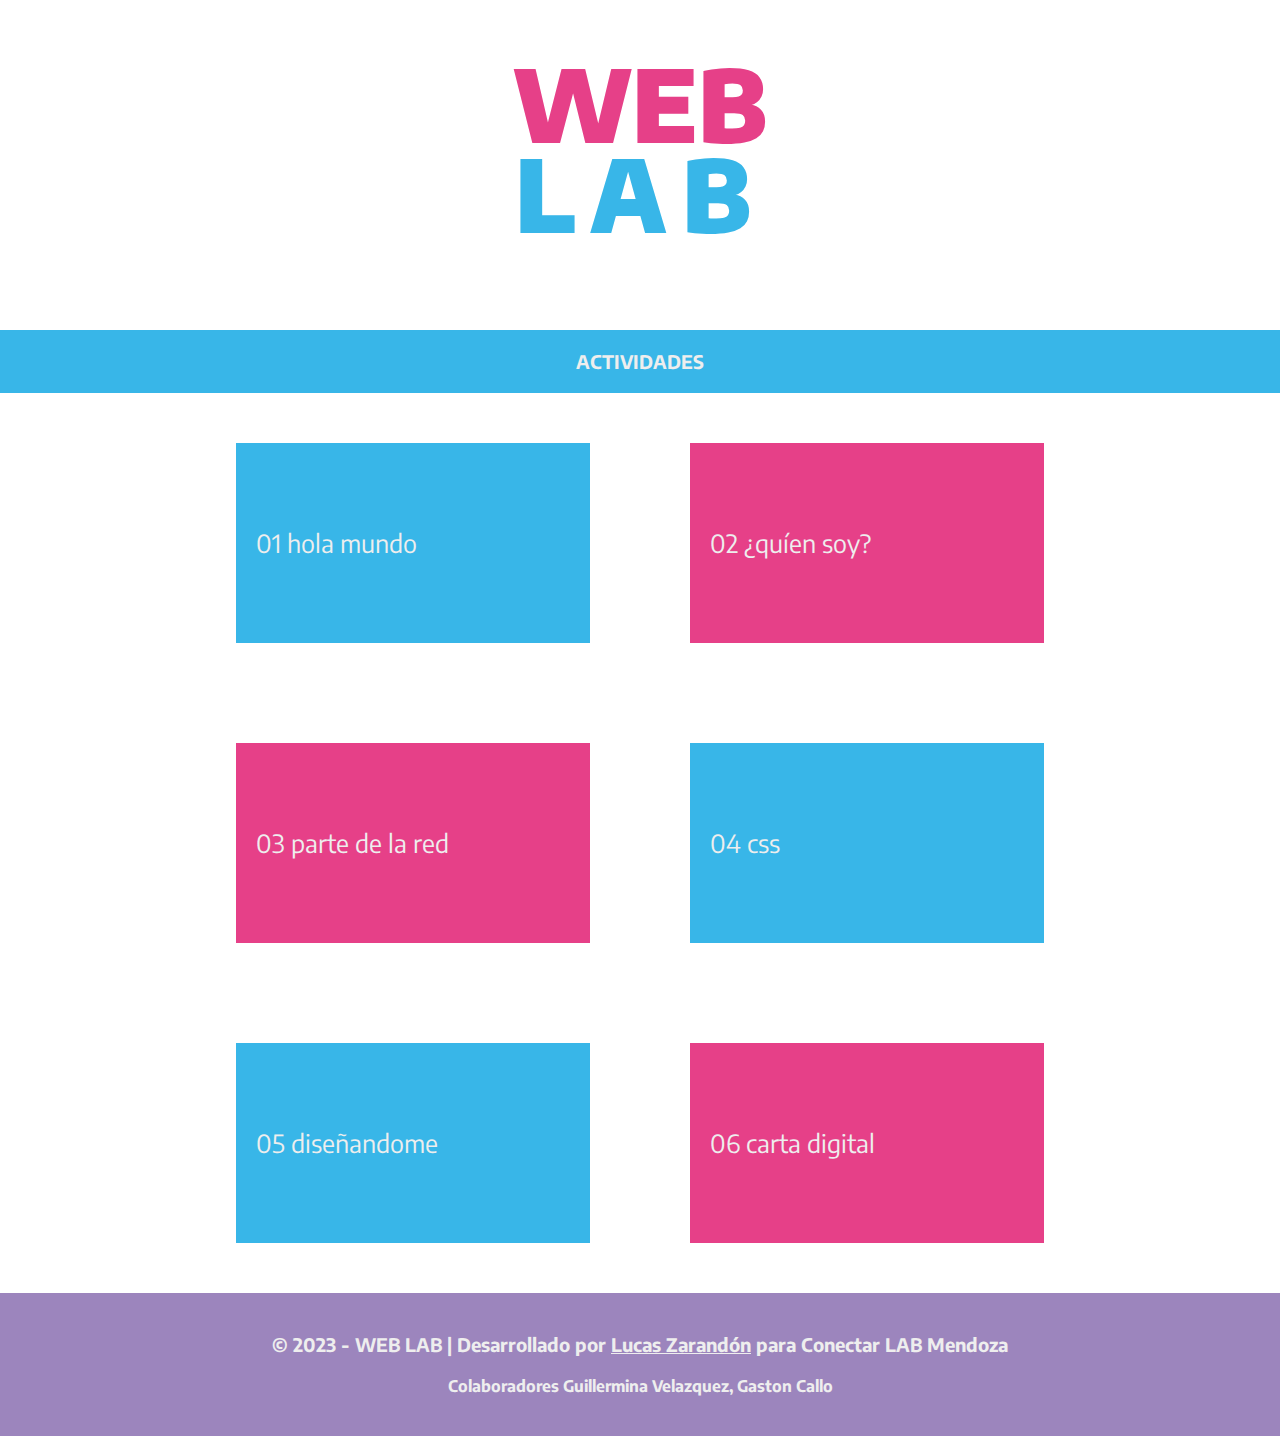
==== index.html @ f58b0ca0 "añado primeras clases" ====
<!DOCTYPE html>
<html lang="en">

<head>
    <meta charset="UTF-8">
    <meta name="viewport" content="width=device-width, initial-scale=1.0">
    <link rel="stylesheet" href="./style.css">
    <link rel="shortcut icon" href="./images/js-icon.svg" type="image/x-icon">
    <title>WEB LAB</title>
</head>

<body>
    <header>
        <div class="weblab">
            <h1 class="web">WEB</h1>
            <h1 class="lab">LAB</h1>
        </div>
    </header>
    <main>
        <h3 class="title">ACTIVIDADES</h3>
        <section class="clases">
            <a class="cardSecondary" href="./01_holaMundo/index.html">01 hola mundo</a>
            <a href="./02_quíenSoy/index.html">02 ¿quíen soy?</a>
            <a href="./03_parteDeLaRed/">03 parte de la red</a>
            <a class="cardSecondary" href="./04_css/index.html">04 css</a>
            <a class="cardSecondary" href="./05_diseñandome/index.html">05 diseñandome</a>
            <a href="./06_cartaDigital/index.html">06 carta digital</a>
        </section>
    </main>
    <footer >
        <h3>
            &copy; 2023 - WEB LAB | Desarrollado por <a href="http://www.github.com/lucaszhh">Lucas Zarandón</a> para Conectar LAB Mendoza
        </h3>
        <h4>Colaboradores Guillermina Velazquez, Gaston Callo</h4>
    </footer>
</body>

</html>
---- style.css ----
@import url('https://fonts.googleapis.com/css2?family=Encode+Sans:wght@400;700;900&display=swap');
*{
    margin: 0;
    padding: 0;
    box-sizing: border-box;
}

:root{
    --color-white:#eeeeee;
    --color-bg: #E64088;
    --color-primary: #38B6E8;
    --color-secondary: #9C85BD;
}

ul{
    list-style: none;
}

a{
    color: unset;
    text-decoration: none;
}

body{
    text-align: center;
    color: var(--color-white);
    font-family: 'Encode Sans', sans-serif;
}

.weblab{
    background-color: white;
    display: flex;
    flex-direction: column;
    align-items: center;
    padding: 40px;
    cursor: default;
}

.weblab:hover .web{
    color: var(--color-bg);
}
.weblab:hover .lab{
    color: var(--color-primary);
}

.weblab h1{
    font-weight: 900;
    font-size: 100px;
    transition: all 500ms;
}

.web{
    color: var(--color-primary);
}

.lab{
    position: relative;
    bottom: 35px;
    letter-spacing: 15px;
    color: var(--color-bg);
}


footer{
    background-color: var(--color-secondary);
    color: var(--color-white);
    padding: 40px;
    display: flex;
    justify-content: center;
    flex-direction: column;
    gap: 20px;
}
footer h3 a{

    text-decoration: underline;
}

footer h3 a:hover{
    cursor: pointer;
    color: var(--color-bg);
    transition: all 500ms;
}



.title{
    display: flex;
    align-items: center;
    justify-content: center;
    gap: 50px;
    background-color: var(--color-primary);
    padding: 20px;
}

.title img{
    width: 30px;
}

.clases{
    display: flex;
    flex-wrap: wrap;
    gap: 100px;
    padding: 50px;
    justify-content: center;
    align-items: center;
}


.clases a.cardSecondary{
    background-color: var(--color-primary);
}


.clases a{
    background-color: var(--color-bg);
    padding: 20px;
    width: 30%;
    min-width: 200px;
    max-width: 400px;
    height: 200px;
    display: block;
    display: flex;
    align-items: center;
    font-size: 25px;
    transition: all 500ms;
}

.clases a:hover{
    background-color: var(--color-secondary);
    transform: scale(1.1);
    box-shadow: 0px 0px 20px var(--color-secondary);
}
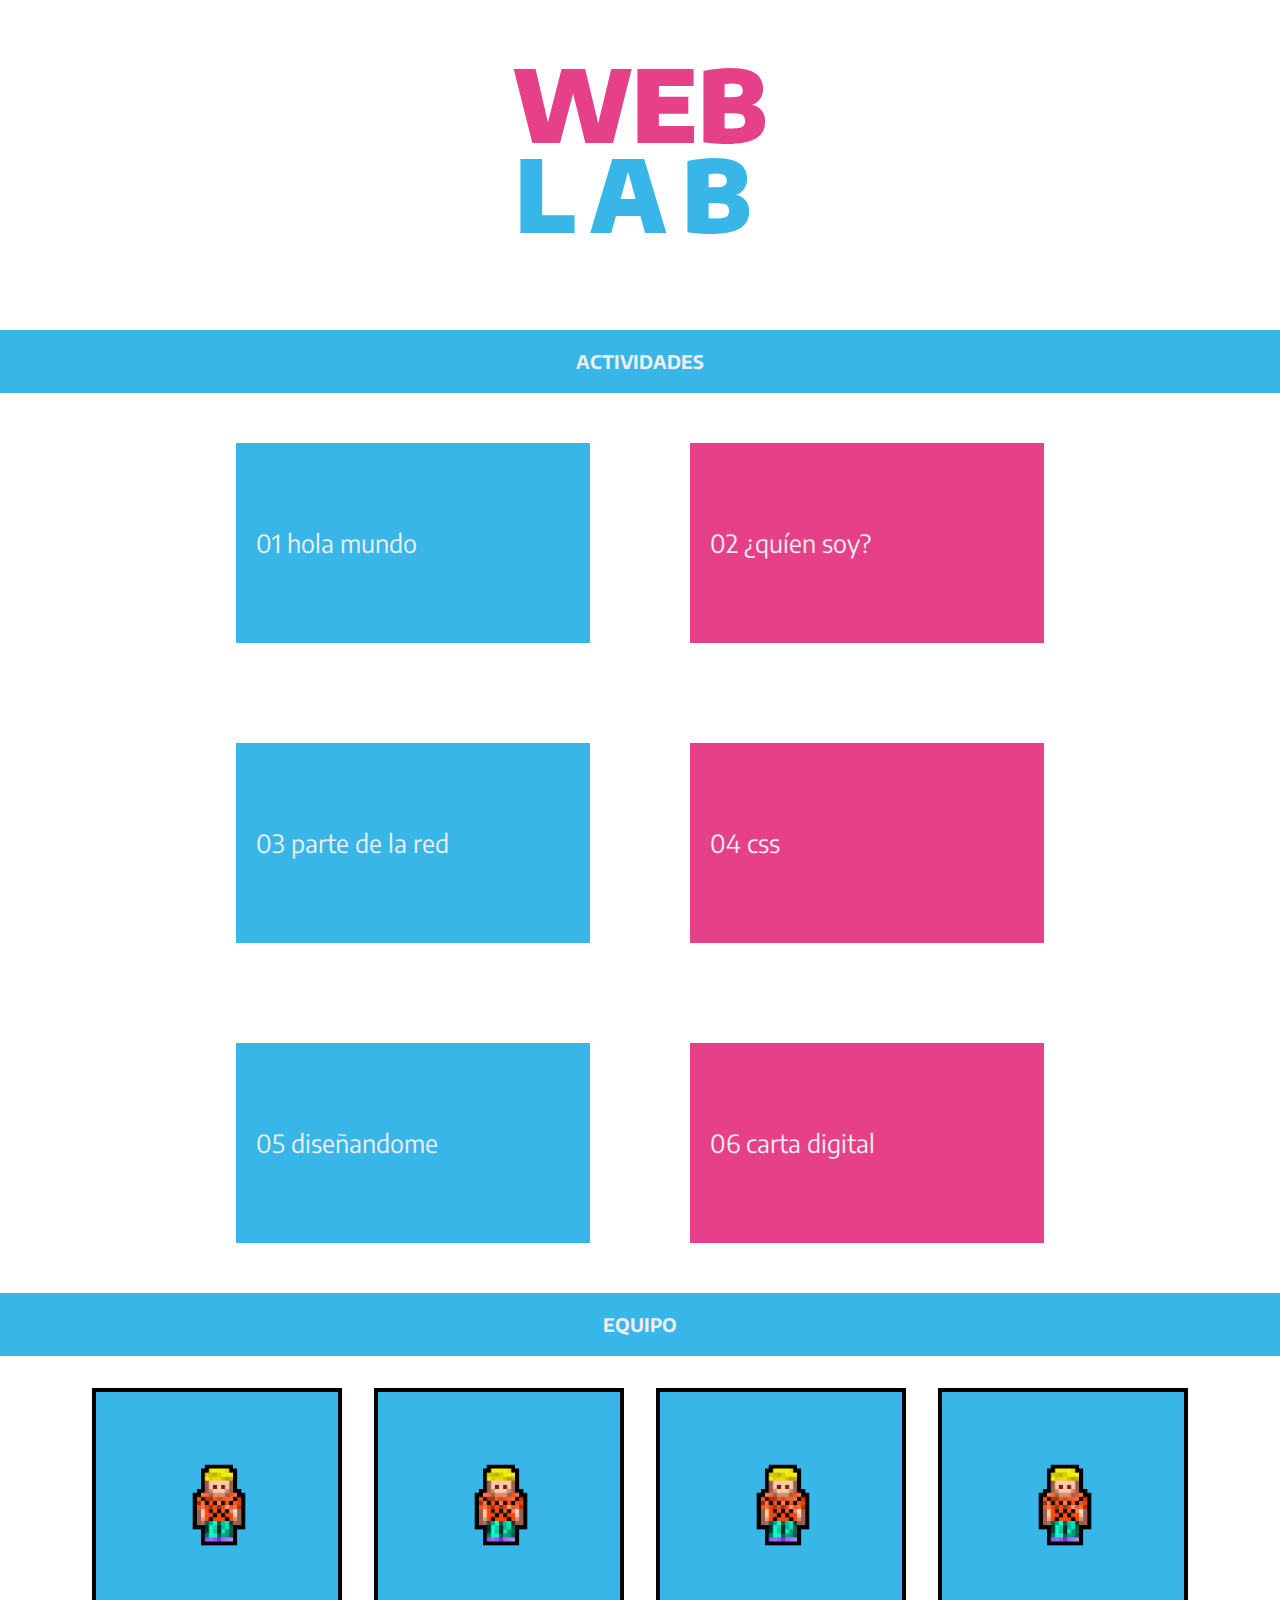
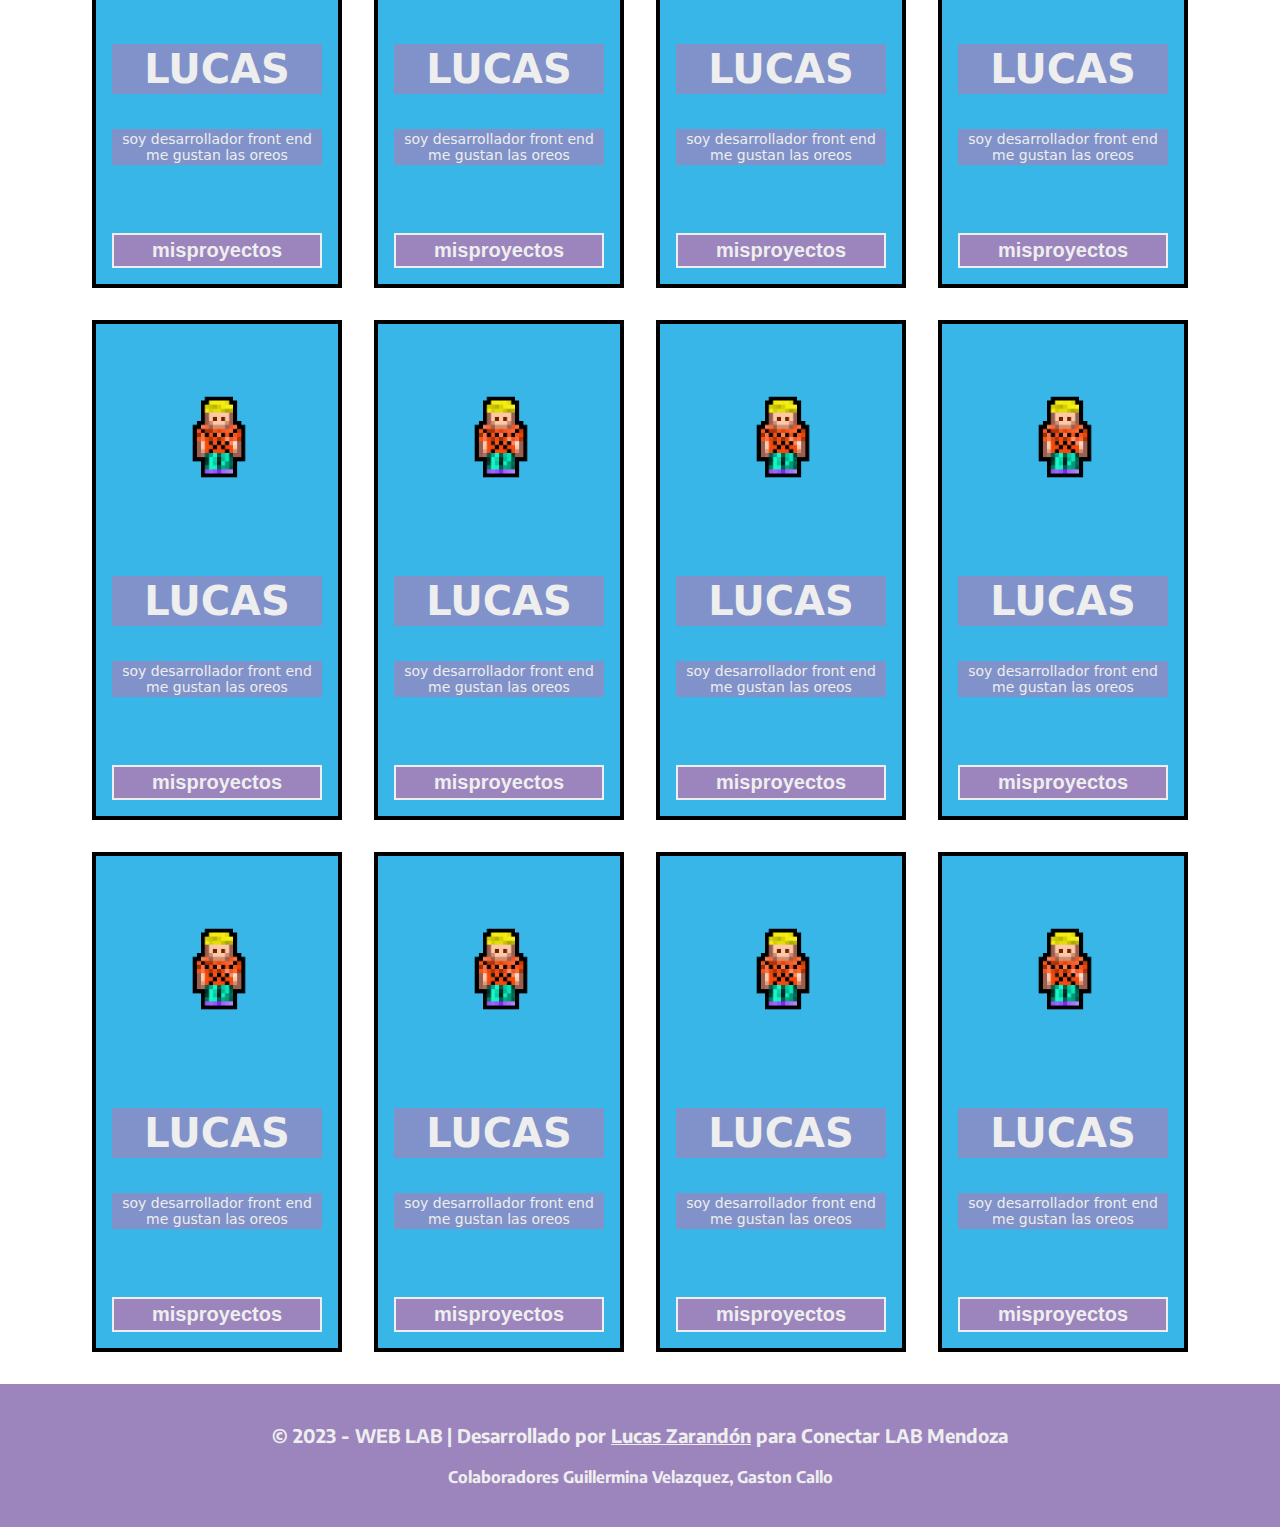
==== commit 8e5294cc: "add cards equipos" ====
--- a/index.html
+++ b/index.html
@@ -5,7 +5,7 @@
     <meta charset="UTF-8">
     <meta name="viewport" content="width=device-width, initial-scale=1.0">
     <link rel="stylesheet" href="./style.css">
-    <link rel="shortcut icon" href="./images/js-icon.svg" type="image/x-icon">
+    <link rel="shortcut icon" href="./images/sinfondoCuadrado.svg" type="image/x-icon">
     <title>WEB LAB</title>
 </head>
 
@@ -21,10 +21,169 @@
         <section class="clases">
             <a class="cardSecondary" href="./01_holaMundo/index.html">01 hola mundo</a>
             <a href="./02_quíenSoy/index.html">02 ¿quíen soy?</a>
-            <a href="./03_parteDeLaRed/">03 parte de la red</a>
-            <a class="cardSecondary" href="./04_css/index.html">04 css</a>
+            <a class="cardSecondary"href="./03_parteDeLaRed/">03 parte de la red</a>
+            <a  href="./04_css/index.html">04 css</a>
             <a class="cardSecondary" href="./05_diseñandome/index.html">05 diseñandome</a>
             <a href="./06_cartaDigital/index.html">06 carta digital</a>
+        </section>
+        <h3 class="title">EQUIPO</h3>
+        <section class="equipo">
+            <div class="card">
+                <div class="card-img">
+                    <img src="./05_diseñandome/lucas500.gif" alt="${comic.title}">
+                </div>  
+                <div class="card-title">Lucas</div>
+                <div class="card-subtitle">soy desarrollador front end me gustan las oreos</div>
+                <hr class="card-divider">
+                <div class="card-footer">
+                    <button class="button card-btn">
+                        misproyectos
+                    </button>
+                </div>
+            </div>
+            <div class="card">
+                <div class="card-img">
+                    <img src="./05_diseñandome/lucas500.gif" alt="${comic.title}">
+                </div>  
+                <div class="card-title">Lucas</div>
+                <div class="card-subtitle">soy desarrollador front end me gustan las oreos</div>
+                <hr class="card-divider">
+                <div class="card-footer">
+                    <button class="button card-btn">
+                        misproyectos
+                    </button>
+                </div>
+            </div>
+            <div class="card">
+                <div class="card-img">
+                    <img src="./05_diseñandome/lucas500.gif" alt="${comic.title}">
+                </div>  
+                <div class="card-title">Lucas</div>
+                <div class="card-subtitle">soy desarrollador front end me gustan las oreos</div>
+                <hr class="card-divider">
+                <div class="card-footer">
+                    <button class="button card-btn">
+                        misproyectos
+                    </button>
+                </div>
+            </div>
+            <div class="card">
+                <div class="card-img">
+                    <img src="./05_diseñandome/lucas500.gif" alt="${comic.title}">
+                </div>  
+                <div class="card-title">Lucas</div>
+                <div class="card-subtitle">soy desarrollador front end me gustan las oreos</div>
+                <hr class="card-divider">
+                <div class="card-footer">
+                    <button class="button card-btn">
+                        misproyectos
+                    </button>
+                </div>
+            </div>
+            <div class="card">
+                <div class="card-img">
+                    <img src="./05_diseñandome/lucas500.gif" alt="${comic.title}">
+                </div>  
+                <div class="card-title">Lucas</div>
+                <div class="card-subtitle">soy desarrollador front end me gustan las oreos</div>
+                <hr class="card-divider">
+                <div class="card-footer">
+                    <button class="button card-btn">
+                        misproyectos
+                    </button>
+                </div>
+            </div>
+            <div class="card">
+                <div class="card-img">
+                    <img src="./05_diseñandome/lucas500.gif" alt="${comic.title}">
+                </div>  
+                <div class="card-title">Lucas</div>
+                <div class="card-subtitle">soy desarrollador front end me gustan las oreos</div>
+                <hr class="card-divider">
+                <div class="card-footer">
+                    <button class="button card-btn">
+                        misproyectos
+                    </button>
+                </div>
+            </div>
+            <div class="card">
+                <div class="card-img">
+                    <img src="./05_diseñandome/lucas500.gif" alt="${comic.title}">
+                </div>  
+                <div class="card-title">Lucas</div>
+                <div class="card-subtitle">soy desarrollador front end me gustan las oreos</div>
+                <hr class="card-divider">
+                <div class="card-footer">
+                    <button class="button card-btn">
+                        misproyectos
+                    </button>
+                </div>
+            </div>
+            <div class="card">
+                <div class="card-img">
+                    <img src="./05_diseñandome/lucas500.gif" alt="${comic.title}">
+                </div>  
+                <div class="card-title">Lucas</div>
+                <div class="card-subtitle">soy desarrollador front end me gustan las oreos</div>
+                <hr class="card-divider">
+                <div class="card-footer">
+                    <button class="button card-btn">
+                        misproyectos
+                    </button>
+                </div>
+            </div>
+            <div class="card">
+                <div class="card-img">
+                    <img src="./05_diseñandome/lucas500.gif" alt="${comic.title}">
+                </div>  
+                <div class="card-title">Lucas</div>
+                <div class="card-subtitle">soy desarrollador front end me gustan las oreos</div>
+                <hr class="card-divider">
+                <div class="card-footer">
+                    <button class="button card-btn">
+                        misproyectos
+                    </button>
+                </div>
+            </div>
+            <div class="card">
+                <div class="card-img">
+                    <img src="./05_diseñandome/lucas500.gif" alt="${comic.title}">
+                </div>  
+                <div class="card-title">Lucas</div>
+                <div class="card-subtitle">soy desarrollador front end me gustan las oreos</div>
+                <hr class="card-divider">
+                <div class="card-footer">
+                    <button class="button card-btn">
+                        misproyectos
+                    </button>
+                </div>
+            </div>
+            <div class="card">
+                <div class="card-img">
+                    <img src="./05_diseñandome/lucas500.gif" alt="${comic.title}">
+                </div>  
+                <div class="card-title">Lucas</div>
+                <div class="card-subtitle">soy desarrollador front end me gustan las oreos</div>
+                <hr class="card-divider">
+                <div class="card-footer">
+                    <button class="button card-btn">
+                        misproyectos
+                    </button>
+                </div>
+            </div>
+            <div class="card">
+                <div class="card-img">
+                    <img src="./05_diseñandome/lucas500.gif" alt="${comic.title}">
+                </div>  
+                <div class="card-title">Lucas</div>
+                <div class="card-subtitle">soy desarrollador front end me gustan las oreos</div>
+                <hr class="card-divider">
+                <div class="card-footer">
+                    <button class="button card-btn">
+                        misproyectos
+                    </button>
+                </div>
+            </div>
         </section>
     </main>
     <footer >
--- a/style.css
+++ b/style.css
@@ -27,6 +27,35 @@
     font-family: 'Encode Sans', sans-serif;
 }
 
+.button {
+    height: 35px;
+    background: var(--color-secondary);
+    border: 2px solid var(--color-white);
+    padding: 24px;
+    transition: all 0.3s;
+    cursor: pointer;
+    color: var(--color-white);
+    font-size: 20px;
+    font-weight: 700;
+    display: flex;
+    justify-content: center;
+    align-items: center;
+    border: 2px solid var(--color-white);
+  }
+  
+  
+  
+  .button:hover {
+    transform: translate(-2px, -2px);
+    box-shadow: 0px 0px 20px var(--color-white), 2px 2px var(--color-white);
+  }
+  
+  .button:active {
+    transform: translateY(3px);
+    box-shadow: none;
+  }
+
+
 .weblab{
     background-color: white;
     display: flex;
@@ -103,6 +132,8 @@
     padding: 50px;
     justify-content: center;
     align-items: center;
+    max-width: 1500px;
+    margin: auto;
 }
 
 
@@ -131,3 +162,158 @@
     box-shadow: 0px 0px 20px var(--color-secondary);
 }
 
+/* CARDS */
+section.equipo{
+    display: flex;
+    flex-wrap: wrap;
+    justify-content: center;
+    align-items: center;
+    gap: 32px;
+    padding: 32px;
+    max-width: 1300px;
+    margin: auto;
+}
+
+.card {
+    width: 250px;
+    height: 500px;
+    background: var(--color-primary);
+    border: 2px solid var(--color-font);
+    box-shadow: 4px 4px var(--color-font);
+    display: flex;
+    flex-direction: column;
+    justify-content: space-between;
+    padding: 8px 16px 16px 16px;
+    gap: 10px;
+    transition: all 500ms;
+    font-family: system-ui, -apple-system, BlinkMacSystemFont, 'Segoe UI', Roboto, Oxygen, Ubuntu, Cantarell, 'Open Sans', 'Helvetica Neue', sans-serif;
+    background-image: url(./images/bgkq.gif);
+    background-position: center;
+    background-size: cover;
+    border: 4px solid black;
+}
+
+
+
+.card-img {
+    /* clear and add new css */
+    transition: all 0.5s;
+    display: flex;
+    justify-content: center;
+}
+
+.card-img img{
+    position: relative;
+    width: 100%;
+    transition: 500ms all;
+    border: px var(--color-font) solid;
+}
+ 
+.card-title, .card-subtitle{
+    background-color: #9c85bdb9;
+    padding: 2px;
+}
+
+.card-title {
+    font-size: 40px;
+    text-transform: uppercase;
+    font-weight: 700;
+    text-align: center;
+    color: var(--color-font);
+    text-overflow: ellipsis;
+    width: 100%;
+}
+
+.card-subtitle {
+    font-size: 14px;
+    font-weight: 400;
+    scroll-snap-type: mandatory;
+    overflow-x: hidden; /* Oculta el desbordamiento horizontal */
+    overflow-y: auto; /* Habilita el desplazamiento vertical cuando sea necesario */
+    text-overflow: ellipsis; /* Muestra puntos suspensivos cuando el texto se corta */
+    max-height: 200px; /* Establece una altura máxima para la descripción */
+}
+
+/* Estilos para la barra de desplazamiento */
+.card-subtitle::-webkit-scrollbar {
+    width: 4px; /* Ancho de la barra de desplazamiento */
+}
+
+.card-subtitle::-webkit-scrollbar-thumb {
+    background-color: var(--box-shadow); /* Color del "pulgarcito" de la barra de desplazamiento */
+    border-radius: 4px; /* Bordes redondeados del "pulgarcito" */
+}
+
+.card-subtitle::-webkit-scrollbar-track {
+    background-color: var(--color-canva); /* Color de fondo de la barra de desplazamiento */
+}
+
+
+.card-divider {
+    width: 100%;
+    border: 1px solid var(--color-font);
+    border-radius: 50px;
+}
+
+.card-footer {
+    display: flex;
+    flex-direction: row;
+    justify-content: space-between;
+    align-items: center;
+}
+
+
+
+.card-price {
+    font-size: 20px;
+    font-weight: 700;
+    color: var(--color-font);
+}
+
+.card-price span {
+    font-size: 20px;
+    font-weight: 500;
+    color: var(--box-shadow);
+}
+
+.card-footer .card-btn{
+    width: 100%;
+    padding: 8px;
+}
+
+.card-btn i{
+    cursor: pointer;
+    color: var(--color-bg);
+    font-size: 20px;
+
+}
+
+.card:hover{
+    transform: scale(1.1);
+    box-shadow: 0px 0px 20px var(--box-shadow), 2px 2px var(--color-font);
+}
+
+
+.card-img:hover {
+    transform: translateY(-15px);
+    
+}
+
+.card-img img:hover {
+    box-shadow: 0px 0px 20px var(--box-shadow), 2px 2px var(--color-font);   
+    transform: scale(2);
+    cursor: pointer;
+}
+
+
+
+@media (max-width: 600px) {
+    .clases a{
+        width: 30%; 
+        min-width: 100%;
+        max-width: unset;
+    }   
+    .title{
+        font-size: 1.5rem;
+    }
+}
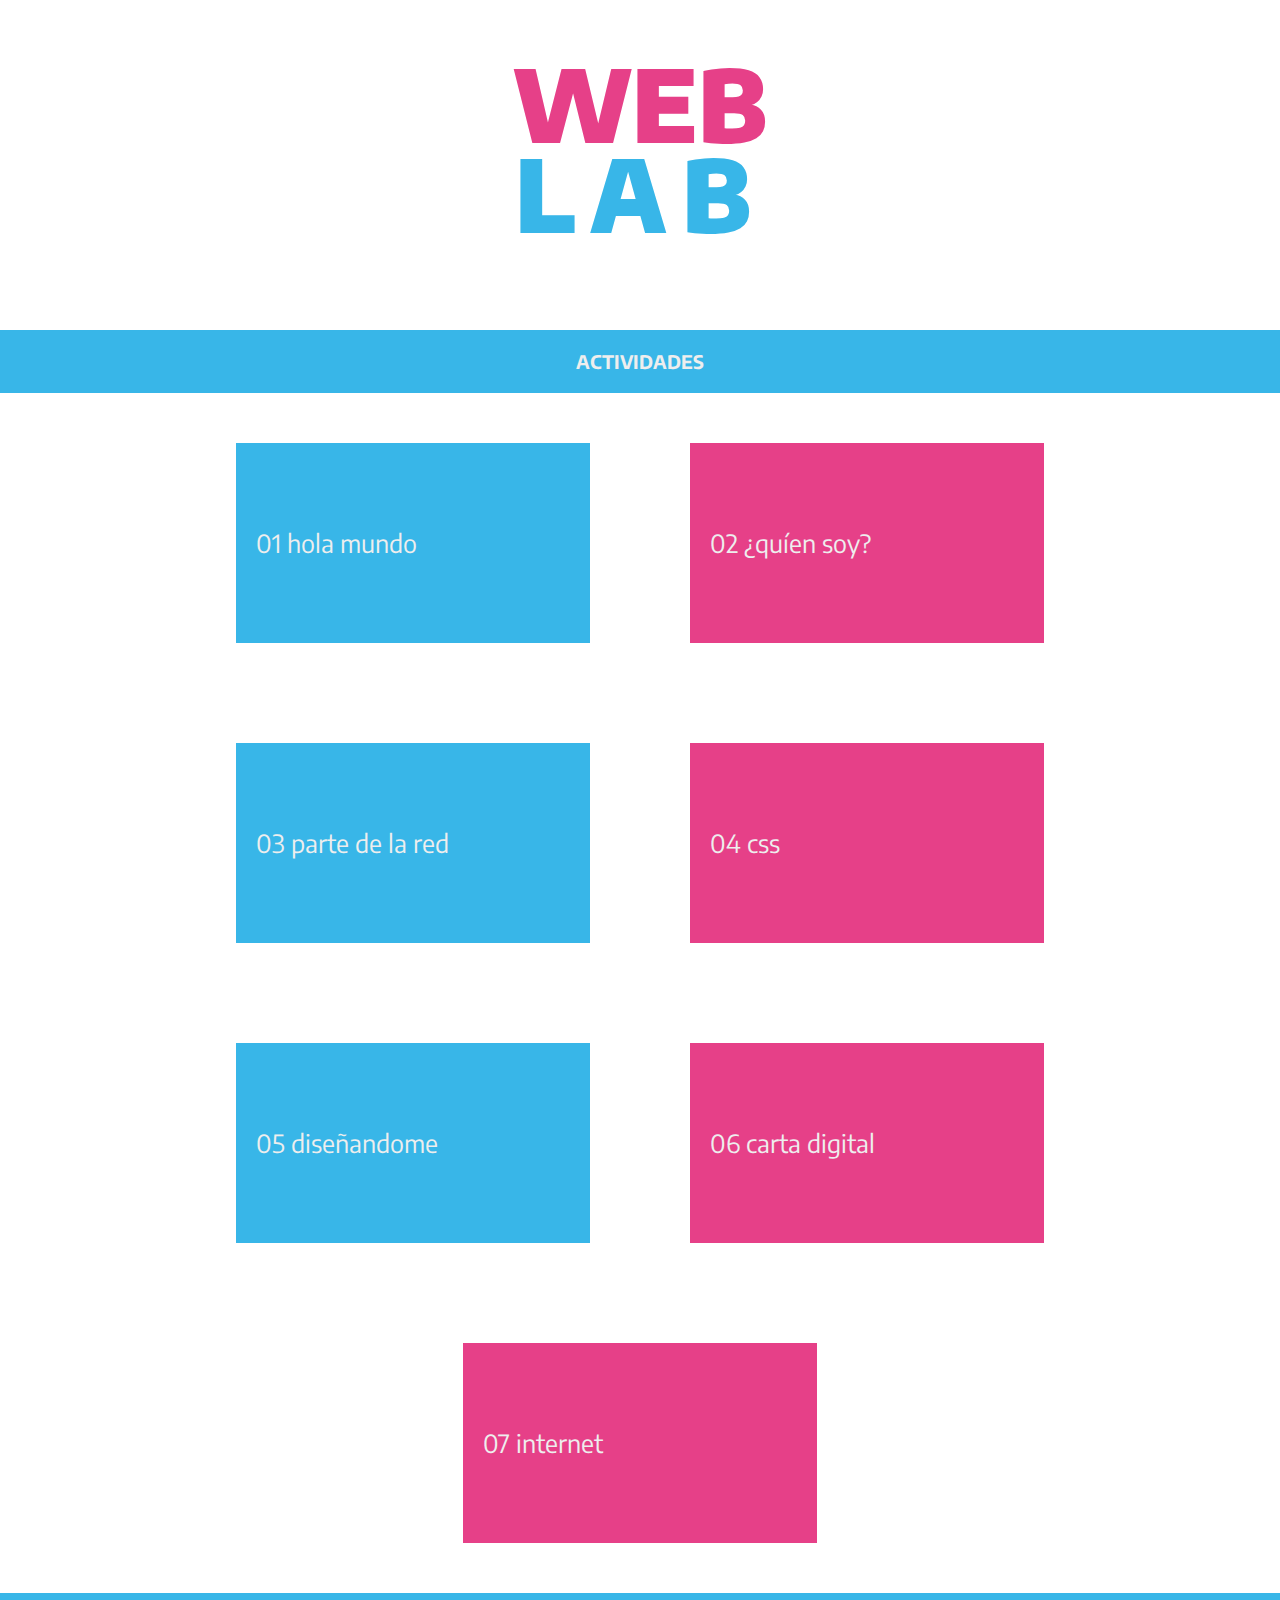
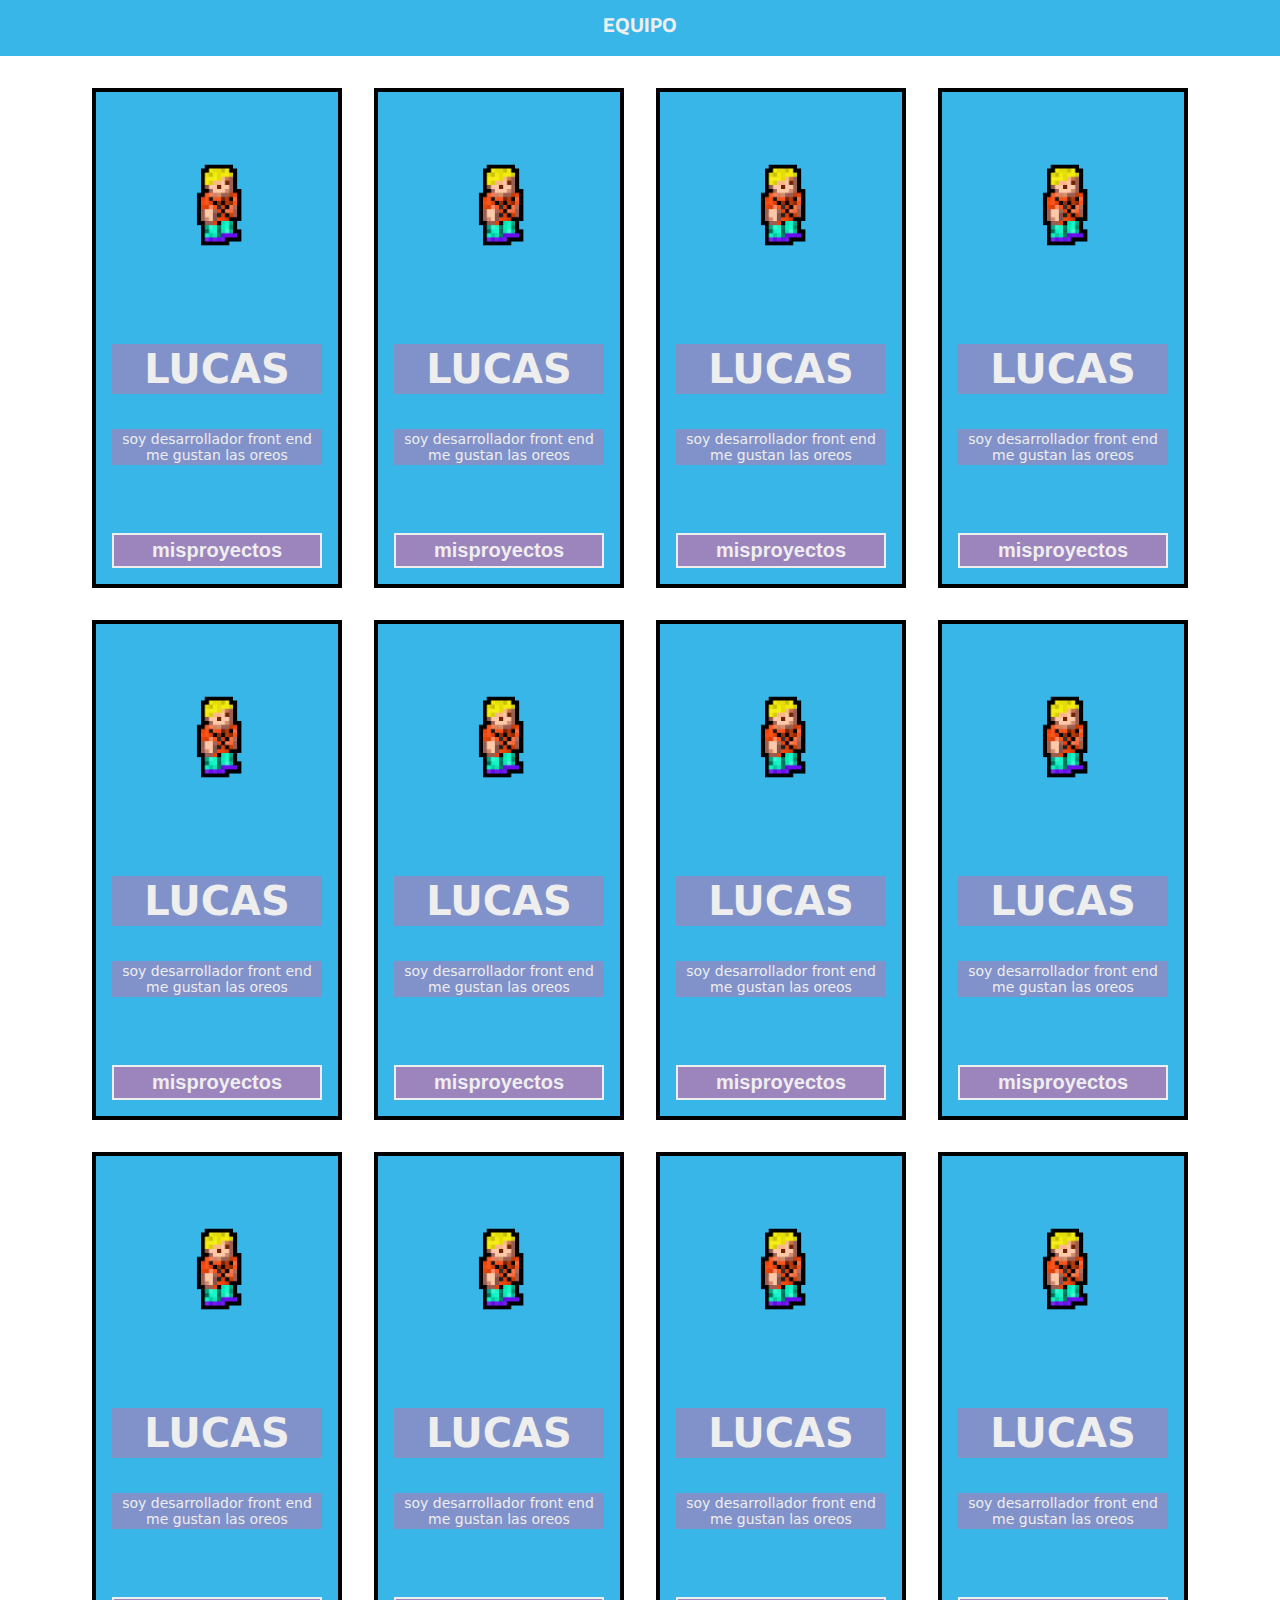
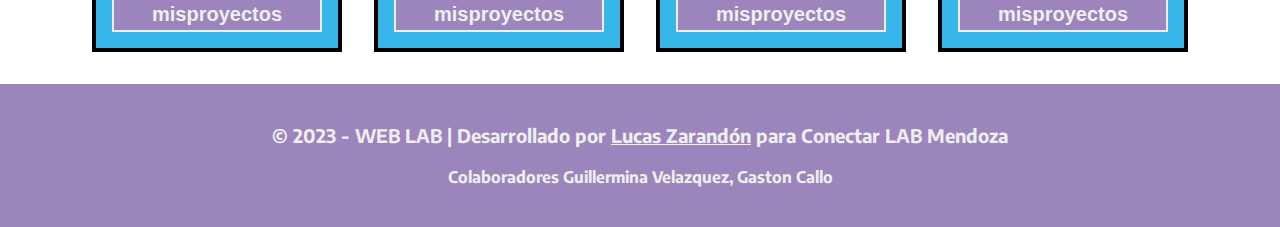
==== commit dbdd8b8f: "add 7 internet" ====
--- a/index.html
+++ b/index.html
@@ -25,6 +25,7 @@
             <a  href="./04_css/index.html">04 css</a>
             <a class="cardSecondary" href="./05_diseñandome/index.html">05 diseñandome</a>
             <a href="./06_cartaDigital/index.html">06 carta digital</a>
+            <a href="./07_Internet/index.html">07 internet</a>
         </section>
         <h3 class="title">EQUIPO</h3>
         <section class="equipo">
